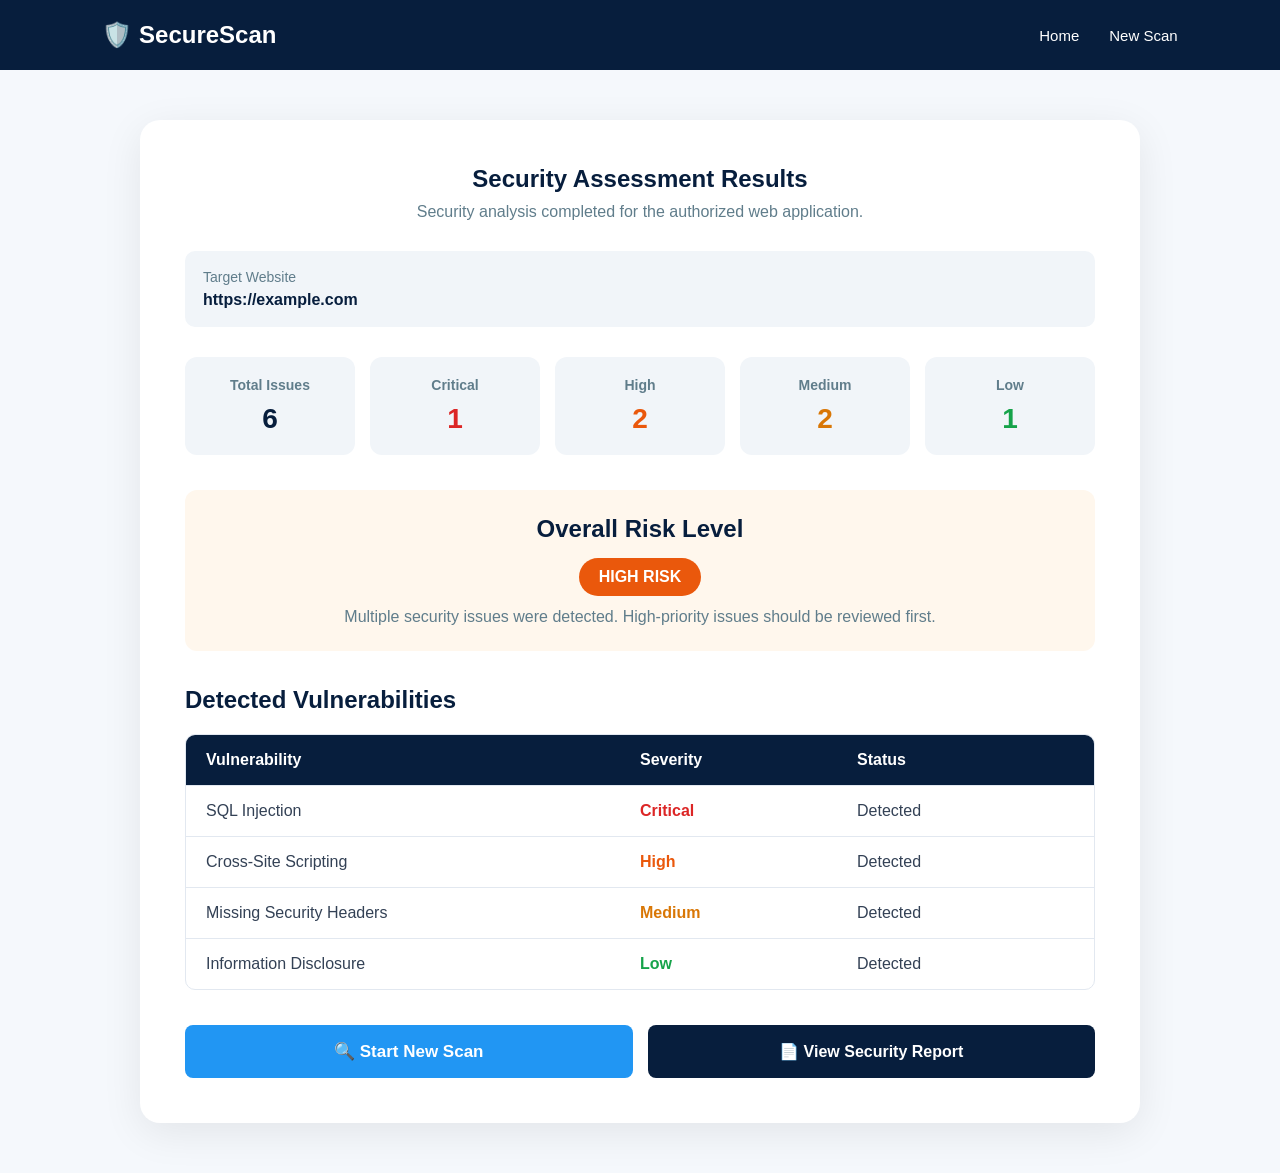
==== results.html @ 054edbb5 "Add frontend" ====
<!DOCTYPE html>
<html lang="en">

<head>
    <meta charset="UTF-8">
    <meta name="viewport" content="width=device-width, initial-scale=1.0">

    <title>Security Scan Results</title>

    <link rel="stylesheet" href="css/style.css">
</head>

<body>

    <!-- Navigation -->

    <nav class="navbar">

        <div class="logo">
            🛡️ SecureScan
        </div>

        <div class="nav-links">
            <a href="index.html">Home</a>
            <a href="scan.html">New Scan</a>
        </div>

    </nav>


    <!-- Results Section -->

    <section class="results-section">

        <div class="results-container">

            <h1>Security Assessment Results</h1>

            <p class="results-subtitle">
                Security analysis completed for the authorized web application.
            </p>


            <!-- Target Website -->

            <div class="result-target">

                <span>Target Website</span>

                <strong id="resultURL">
                    https://example.com
                </strong>

            </div>


            <!-- Summary Cards -->

            <div class="summary-cards">

                <div class="summary-card">
                    <h3>Total Issues</h3>
                    <strong>6</strong>
                </div>

                <div class="summary-card critical">
                    <h3>Critical</h3>
                    <strong>1</strong>
                </div>

                <div class="summary-card high">
                    <h3>High</h3>
                    <strong>2</strong>
                </div>

                <div class="summary-card medium">
                    <h3>Medium</h3>
                    <strong>2</strong>
                </div>

                <div class="summary-card low">
                    <h3>Low</h3>
                    <strong>1</strong>
                </div>

            </div>


            <!-- Risk Level -->

            <div class="overall-risk">

                <h2>Overall Risk Level</h2>

                <div class="risk-badge">
                    HIGH RISK
                </div>

                <p>
                    Multiple security issues were detected.
                    High-priority issues should be reviewed first.
                </p>

            </div>


            <!-- Vulnerability Table -->

            <div class="vulnerability-section">

                <h2>Detected Vulnerabilities</h2>

                <div class="vulnerability-table">

                    <div class="table-header">
                        <span>Vulnerability</span>
                        <span>Severity</span>
                        <span>Status</span>
                    </div>


                    <div class="table-row">

                        <span>SQL Injection</span>

                        <span class="severity critical-text">
                            Critical
                        </span>

                        <span>Detected</span>

                    </div>


                    <div class="table-row">

                        <span>Cross-Site Scripting</span>

                        <span class="severity high-text">
                            High
                        </span>

                        <span>Detected</span>

                    </div>


                    <div class="table-row">

                        <span>Missing Security Headers</span>

                        <span class="severity medium-text">
                            Medium
                        </span>

                        <span>Detected</span>

                    </div>


                    <div class="table-row">

                        <span>Information Disclosure</span>

                        <span class="severity low-text">
                            Low
                        </span>

                        <span>Detected</span>

                    </div>

                </div>

            </div>


            <!-- Buttons -->

            <div class="result-buttons">

                <button
                    class="scan-button"
                    onclick="window.location.href='scan.html'"
                >
                    🔍 Start New Scan
                </button>

                <button
                    class="report-button"
                    onclick="window.location.href='report.html'"
                >
                    📄 View Security Report
                </button>

            </div>

        </div>

    </section>


    <script src="js/script.js"></script>

</body>

</html>
---- css/style.css ----
* {
    margin: 0;
    padding: 0;
    box-sizing: border-box;
}

body {
    font-family: Arial, sans-serif;
    background: #f5f8fc;
    color: #102a43;
}


/* Navigation */

.navbar {
    height: 70px;
    background: #071e3d;

    display: flex;
    align-items: center;
    justify-content: space-between;

    padding: 0 8%;
}

.logo {
    color: white;
    font-size: 24px;
    font-weight: bold;
}

.nav-links {
    display: flex;
    gap: 30px;
}

.nav-links a {
    color: white;
    text-decoration: none;
    font-size: 15px;
}

.nav-links a:hover {
    color: #4cc9f0;
}


/* Hero */

.hero {
    min-height: 600px;

    display: flex;
    align-items: center;
    justify-content: space-between;

    padding: 70px 8%;

    background: linear-gradient(
        135deg,
        #071e3d,
        #123c69
    );

    color: white;
}

.hero-content {
    max-width: 600px;
}

.tagline {
    color: #4cc9f0;
    font-weight: bold;
    letter-spacing: 2px;
    margin-bottom: 20px;
}

.hero h1 {
    font-size: 50px;
    line-height: 1.15;
    margin-bottom: 25px;
}

.hero h1 span {
    color: #4cc9f0;
}

.description {
    font-size: 18px;
    line-height: 1.7;
    color: #d8e5f2;
    margin-bottom: 35px;
}


/* Buttons */

.buttons {
    display: flex;
    gap: 15px;
}

button {
    border: none;
    padding: 15px 25px;

    border-radius: 8px;

    background: #2196f3;
    color: white;

    font-size: 16px;
    font-weight: bold;

    cursor: pointer;
}

button:hover {
    transform: translateY(-2px);
}

.secondary-btn {
    background: transparent;
    border: 1px solid #ffffff;
}


/* Security Card */

.security-card {
    width: 330px;

    padding: 40px 25px;

    text-align: center;

    background: rgba(255, 255, 255, 0.1);

    border: 1px solid rgba(255, 255, 255, 0.2);

    border-radius: 20px;

    backdrop-filter: blur(10px);
}

.shield {
    font-size: 80px;
    margin-bottom: 20px;
}

.security-card h2 {
    margin-bottom: 15px;
}

.security-card p {
    color: #d8e5f2;
    line-height: 1.6;
}

.status {
    margin-top: 25px;

    padding: 10px;

    background: rgba(0, 200, 100, 0.15);

    border-radius: 8px;

    color: #8ff0b0;
}

.status span {
    display: inline-block;

    width: 10px;
    height: 10px;

    background: #35d07f;

    border-radius: 50%;

    margin-right: 8px;
}


/* Features */

.features {
    padding: 70px 8%;
    text-align: center;
}

.features h2 {
    font-size: 32px;
    margin-bottom: 40px;
}

.feature-container {
    display: grid;

    grid-template-columns:
        repeat(4, 1fr);

    gap: 25px;
}

.feature-card {
    background: white;

    padding: 30px 20px;

    border-radius: 15px;

    box-shadow:
        0 5px 20px rgba(0, 0, 0, 0.08);

    transition: 0.3s;
}

.feature-card:hover {
    transform: translateY(-8px);
}

.icon {
    font-size: 40px;
    margin-bottom: 15px;
}

.feature-card h3 {
    margin-bottom: 12px;
}

.feature-card p {
    color: #607d8b;
    line-height: 1.6;
}


/* Footer */

footer {
    background: #071e3d;

    color: #b9c9d8;

    text-align: center;

    padding: 20px;
}


/* Mobile */

@media (max-width: 900px) {

    .hero {
        flex-direction: column;
        gap: 50px;
        text-align: center;
    }

    .buttons {
        justify-content: center;
    }

    .feature-container {
        grid-template-columns: repeat(2, 1fr);
    }
}


@media (max-width: 600px) {

    .nav-links {
        display: none;
    }

    .hero h1 {
        font-size: 36px;
    }

    .security-card {
        width: 100%;
    }

    .feature-container {
        grid-template-columns: 1fr;
    }
}
/* Scan Page */

.scan-section {
    min-height: calc(100vh - 70px);

    display: flex;
    justify-content: center;
    align-items: center;

    background: #f5f8fc;

    padding: 40px 20px;
}

.scan-container {
    width: 600px;

    background: white;

    padding: 50px;

    border-radius: 20px;

    text-align: center;

    box-shadow:
        0 10px 40px rgba(0, 0, 0, 0.1);
}

.scan-icon {
    font-size: 60px;

    margin-bottom: 20px;
}

.scan-container h1 {
    color: #071e3d;

    margin-bottom: 15px;
}

.scan-container > p {
    color: #607d8b;

    line-height: 1.6;

    margin-bottom: 35px;
}


/* URL Input */

.url-box {
    text-align: left;

    margin-bottom: 25px;
}

.url-box label {
    display: block;

    font-weight: bold;

    margin-bottom: 10px;

    color: #102a43;
}

.url-box input {
    width: 100%;

    padding: 15px;

    border: 2px solid #d9e2ec;

    border-radius: 8px;

    font-size: 16px;

    outline: none;
}

.url-box input:focus {
    border-color: #2196f3;
}


/* Scan Button */

.scan-button {
    width: 100%;

    padding: 16px;

    background: #2196f3;

    color: white;

    border: none;

    border-radius: 8px;

    font-size: 17px;

    font-weight: bold;

    cursor: pointer;
}

.scan-button:hover {
    background: #1976d2;
}


/* Permission Notice */

.notice {
    margin-top: 25px;

    padding: 15px;

    background: #fff8e1;

    color: #795548;

    border-radius: 8px;

    font-size: 14px;

    line-height: 1.5;
}
/* Scanning Page */

.scanning-section {
    min-height: calc(100vh - 70px);

    display: flex;
    justify-content: center;
    align-items: center;

    background: #f5f8fc;

    padding: 40px 20px;
}

.scanning-container {
    width: 650px;

    background: white;

    padding: 50px;

    border-radius: 20px;

    text-align: center;

    box-shadow:
        0 10px 40px rgba(0, 0, 0, 0.1);
}

.loading-icon {
    font-size: 65px;

    margin-bottom: 20px;
}

.scanning-container h1 {
    color: #071e3d;

    margin-bottom: 15px;
}

.scan-message {
    color: #607d8b;

    line-height: 1.6;

    margin-bottom: 30px;
}


/* Target */

.target-box {
    background: #f1f5f9;

    padding: 18px;

    border-radius: 10px;

    margin-bottom: 30px;
}

.target-box span {
    display: block;

    color: #607d8b;

    font-size: 14px;

    margin-bottom: 7px;
}

.target-box strong {
    color: #071e3d;

    word-break: break-all;
}


/* Progress */

.progress-area {
    text-align: left;

    margin-bottom: 35px;
}

.progress-info {
    display: flex;

    justify-content: space-between;

    margin-bottom: 10px;

    font-weight: bold;

    color: #102a43;
}

.progress-bar {
    width: 100%;

    height: 12px;

    background: #e2e8f0;

    border-radius: 20px;

    overflow: hidden;
}

.progress-fill {
    width: 0%;

    height: 100%;

    background: #2196f3;

    border-radius: 20px;

    transition: width 0.5s ease;
}


/* Scan Steps */

.scan-steps {
    text-align: left;
}

.scan-step {
    display: flex;

    align-items: center;

    gap: 12px;

    padding: 12px;

    color: #94a3b8;

    border-bottom: 1px solid #edf2f7;
}

.scan-step span {
    font-weight: bold;

    font-size: 18px;
}

.scan-step.active {
    color: #102a43;
}

.scan-step.active span {
    color: #22c55e;
}
/* Results Page */

.results-section {
    min-height: calc(100vh - 70px);

    background: #f5f8fc;

    padding: 50px 20px;
}

.results-container {
    max-width: 1000px;

    margin: auto;

    background: white;

    padding: 45px;

    border-radius: 20px;

    box-shadow: 0 10px 40px rgba(0, 0, 0, 0.08);
}

.results-container h1 {
    text-align: center;

    color: #071e3d;

    margin-bottom: 10px;
}

.results-subtitle {
    text-align: center;

    color: #607d8b;

    margin-bottom: 30px;
}


/* Target */

.result-target {
    background: #f1f5f9;

    padding: 18px;

    border-radius: 10px;

    margin-bottom: 30px;
}

.result-target span {
    display: block;

    color: #607d8b;

    font-size: 14px;

    margin-bottom: 6px;
}

.result-target strong {
    color: #071e3d;

    word-break: break-all;
}


/* Summary Cards */

.summary-cards {
    display: grid;

    grid-template-columns: repeat(5, 1fr);

    gap: 15px;

    margin-bottom: 35px;
}

.summary-card {
    padding: 20px;

    text-align: center;

    background: #f1f5f9;

    border-radius: 12px;
}

.summary-card h3 {
    font-size: 14px;

    color: #607d8b;

    margin-bottom: 10px;
}

.summary-card strong {
    font-size: 28px;

    color: #071e3d;
}

.summary-card.critical strong {
    color: #dc2626;
}

.summary-card.high strong {
    color: #ea580c;
}

.summary-card.medium strong {
    color: #d97706;
}

.summary-card.low strong {
    color: #16a34a;
}


/* Overall Risk */

.overall-risk {
    text-align: center;

    background: #fff7ed;

    padding: 25px;

    border-radius: 12px;

    margin-bottom: 35px;
}

.overall-risk h2 {
    color: #071e3d;

    margin-bottom: 15px;
}

.risk-badge {
    display: inline-block;

    padding: 10px 20px;

    background: #ea580c;

    color: white;

    border-radius: 20px;

    font-weight: bold;

    margin-bottom: 12px;
}

.overall-risk p {
    color: #607d8b;
}


/* Vulnerability Table */

.vulnerability-section h2 {
    color: #071e3d;

    margin-bottom: 20px;
}

.vulnerability-table {
    border: 1px solid #e2e8f0;

    border-radius: 10px;

    overflow: hidden;
}

.table-header,
.table-row {
    display: grid;

    grid-template-columns: 2fr 1fr 1fr;

    padding: 16px 20px;
}

.table-header {
    background: #071e3d;

    color: white;

    font-weight: bold;
}

.table-row {
    border-top: 1px solid #e2e8f0;

    color: #334155;
}

.critical-text {
    color: #dc2626;

    font-weight: bold;
}

.high-text {
    color: #ea580c;

    font-weight: bold;
}

.medium-text {
    color: #d97706;

    font-weight: bold;
}

.low-text {
    color: #16a34a;

    font-weight: bold;
}


/* Buttons */

.result-buttons {
    display: flex;

    gap: 15px;

    margin-top: 35px;
}

.result-buttons button {
    flex: 1;
}

.report-button {
    padding: 16px;

    background: #071e3d;

    color: white;

    border: none;

    border-radius: 8px;

    font-size: 16px;

    font-weight: bold;

    cursor: pointer;
}

.report-button:hover {
    background: #102a43;
}


/* Mobile */

@media (max-width: 700px) {

    .summary-cards {
        grid-template-columns: repeat(2, 1fr);
    }

    .results-container {
        padding: 25px;
    }

    .table-header,
    .table-row {
        grid-template-columns: 1.5fr 1fr 1fr;

        font-size: 14px;
    }

    .result-buttons {
        flex-direction: column;
    }
}
/* Report Page */

.report-section {
    min-height: calc(100vh - 70px);

    background: #f5f8fc;

    padding: 50px 20px;
}

.report-container {
    max-width: 900px;

    margin: auto;

    background: white;

    padding: 45px;

    border-radius: 20px;

    box-shadow: 0 10px 40px rgba(0, 0, 0, 0.08);
}


/* Report Header */

.report-header {
    text-align: center;

    padding-bottom: 30px;

    border-bottom: 2px solid #e2e8f0;

    margin-bottom: 30px;
}

.report-icon {
    font-size: 55px;

    margin-bottom: 10px;
}

.report-header h1 {
    color: #071e3d;

    margin-bottom: 10px;
}

.report-header p {
    color: #607d8b;
}


/* Report Box */

.report-box {
    padding: 25px;

    border: 1px solid #e2e8f0;

    border-radius: 12px;

    margin-bottom: 25px;
}

.report-box h2 {
    color: #071e3d;

    margin-bottom: 20px;
}

.report-box p {
    color: #475569;

    line-height: 1.7;

    margin-bottom: 12px;
}


/* Target Information */

.report-info {
    display: grid;

    grid-template-columns: 2fr 1fr;

    gap: 20px;
}

.report-info span {
    display: block;

    color: #64748b;

    font-size: 14px;

    margin-bottom: 7px;
}

.report-info strong {
    color: #071e3d;

    word-break: break-word;
}

.completed {
    color: #16a34a !important;
}


/* Risk Summary */

.risk-summary {
    display: grid;

    grid-template-columns: repeat(4, 1fr);

    gap: 15px;
}

.risk-summary div {
    text-align: center;

    background: #f8fafc;

    padding: 20px;

    border-radius: 10px;
}

.risk-summary strong {
    display: block;

    font-size: 28px;

    margin-bottom: 8px;
}

.risk-summary span {
    color: #64748b;

    font-size: 14px;
}


/* Findings */

.finding {
    padding: 20px;

    background: #f8fafc;

    border-left: 4px solid #2196f3;

    border-radius: 8px;

    margin-bottom: 18px;
}

.finding h3 {
    color: #102a43;

    margin-bottom: 12px;
}

.finding p {
    margin-bottom: 8px;
}


/* Recommendations */

.recommendations {
    padding-left: 25px;
}

.recommendations li {
    color: #475569;

    margin-bottom: 12px;

    line-height: 1.5;
}


/* Footer */

.report-footer {
    text-align: center;

    padding: 25px;

    color: #64748b;

    border-top: 1px solid #e2e8f0;

    margin-top: 30px;
}

.report-footer p {
    margin: 5px;
}


/* Buttons */

.report-buttons {
    display: flex;

    gap: 15px;

    margin-top: 25px;
}

.report-buttons button {
    flex: 1;
}


/* Mobile */

@media (max-width: 700px) {

    .report-container {
        padding: 25px;
    }

    .report-info {
        grid-template-columns: 1fr;
    }

    .risk-summary {
        grid-template-columns: repeat(2, 1fr);
    }

    .report-buttons {
        flex-direction: column;
    }
}


/* Print */

@media print {

    .navbar,
    .report-buttons {
        display: none;
    }

    .report-section {
        padding: 0;

        background: white;
    }

    .report-container {
        box-shadow: none;

        max-width: 100%;
    }

}
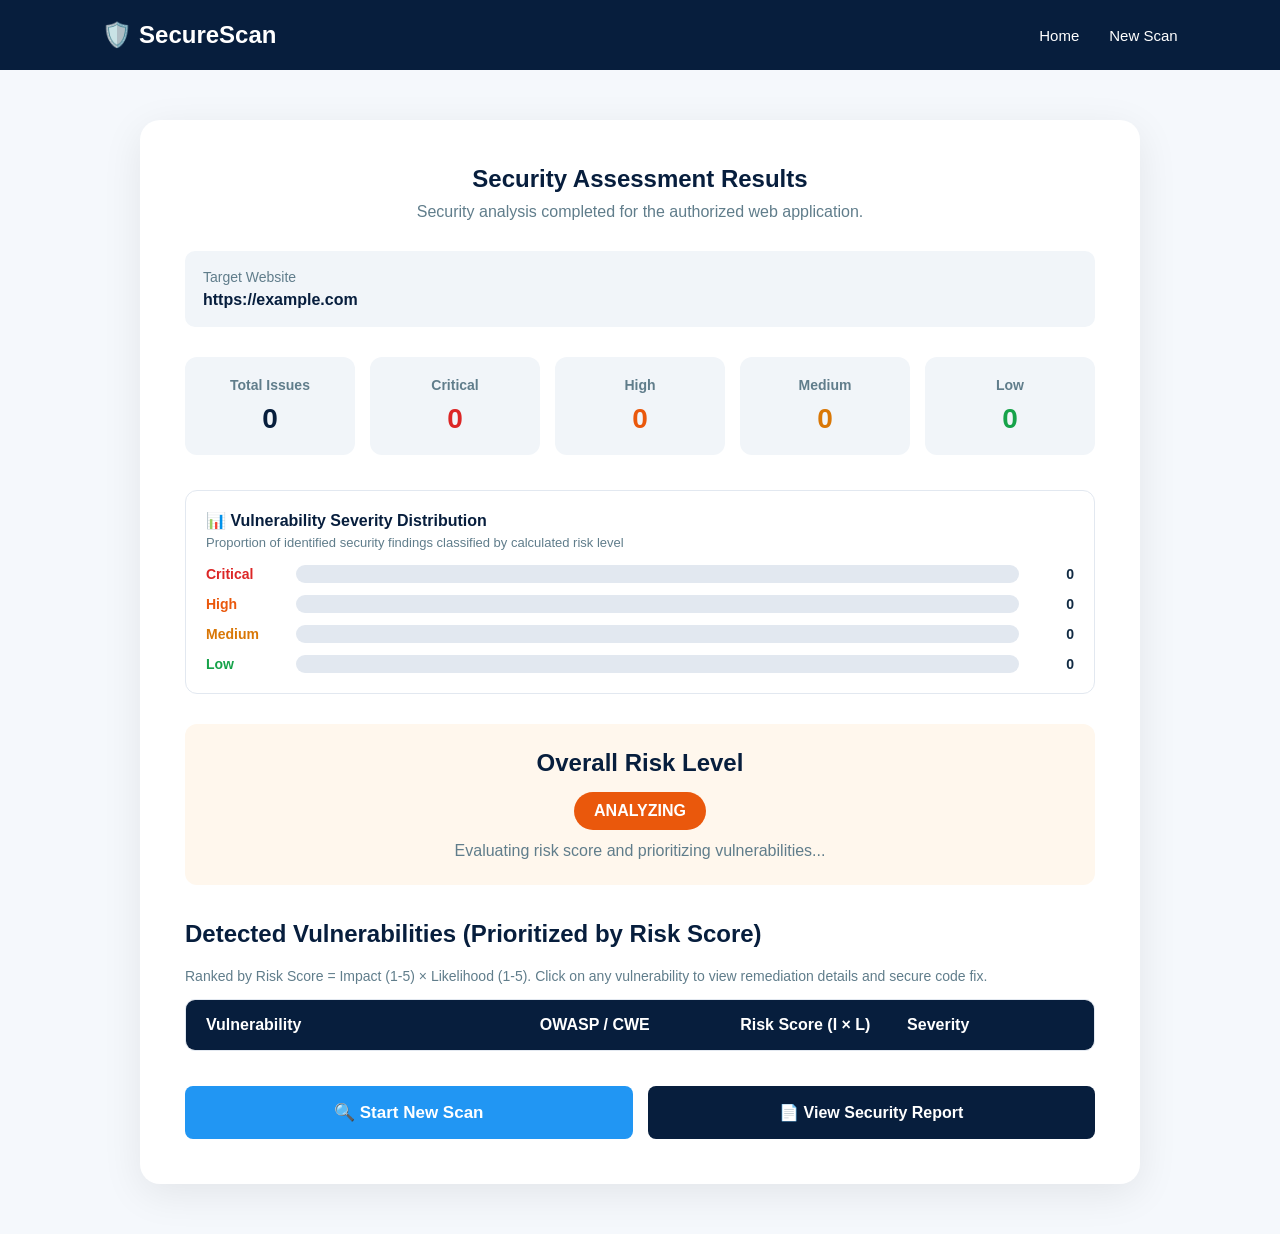
==== commit dd7483b0: "Add Flashbackend" ====
--- a/results.html
+++ b/results.html
@@ -8,6 +8,100 @@
     <title>Security Scan Results</title>
 
     <link rel="stylesheet" href="css/style.css">
+    <style>
+        .table-row-clickable {
+            cursor: pointer;
+            transition: background 0.2s;
+        }
+        .table-row-clickable:hover {
+            background: #eef4fb;
+        }
+        .chart-container {
+            background: #ffffff;
+            border: 1px solid #e2e8f0;
+            border-radius: 12px;
+            padding: 20px;
+            margin-bottom: 30px;
+        }
+        .chart-bars {
+            display: flex;
+            flex-direction: column;
+            gap: 12px;
+            margin-top: 15px;
+        }
+        .bar-row {
+            display: flex;
+            align-items: center;
+            gap: 15px;
+            font-size: 14px;
+        }
+        .bar-label {
+            width: 75px;
+            font-weight: bold;
+        }
+        .bar-track {
+            flex: 1;
+            background: #e2e8f0;
+            height: 18px;
+            border-radius: 9px;
+            overflow: hidden;
+        }
+        .bar-fill {
+            height: 100%;
+            border-radius: 9px;
+            transition: width 0.8s ease;
+        }
+        .bar-count {
+            width: 40px;
+            font-weight: bold;
+            text-align: right;
+        }
+        .detail-modal {
+            display: none;
+            position: fixed;
+            top: 0;
+            left: 0;
+            width: 100%;
+            height: 100%;
+            background: rgba(7, 30, 61, 0.7);
+            z-index: 1000;
+            justify-content: center;
+            align-items: center;
+            padding: 20px;
+        }
+        .detail-modal.active {
+            display: flex;
+        }
+        .modal-card {
+            background: #ffffff;
+            border-radius: 16px;
+            max-width: 750px;
+            width: 100%;
+            max-height: 85vh;
+            overflow-y: auto;
+            padding: 30px;
+            box-shadow: 0 10px 40px rgba(0,0,0,0.3);
+            position: relative;
+        }
+        .modal-close {
+            position: absolute;
+            top: 15px;
+            right: 20px;
+            font-size: 24px;
+            cursor: pointer;
+            color: #64748b;
+        }
+        .code-container {
+            background: #071e3d;
+            color: #f8fafc;
+            padding: 16px;
+            border-radius: 8px;
+            font-family: Consolas, Monaco, monospace;
+            font-size: 13px;
+            overflow-x: auto;
+            margin-top: 10px;
+        }
+    </style>
 </head>
 
 <body>
@@ -60,45 +154,73 @@
 
                 <div class="summary-card">
                     <h3>Total Issues</h3>
-                    <strong>6</strong>
+                    <strong id="totalCount">0</strong>
                 </div>
 
                 <div class="summary-card critical">
                     <h3>Critical</h3>
-                    <strong>1</strong>
+                    <strong id="critCount">0</strong>
                 </div>
 
                 <div class="summary-card high">
                     <h3>High</h3>
-                    <strong>2</strong>
+                    <strong id="highCount">0</strong>
                 </div>
 
                 <div class="summary-card medium">
                     <h3>Medium</h3>
-                    <strong>2</strong>
+                    <strong id="medCount">0</strong>
                 </div>
 
                 <div class="summary-card low">
                     <h3>Low</h3>
-                    <strong>1</strong>
-                </div>
-
-            </div>
-
-
-            <!-- Risk Level -->
-
-            <div class="overall-risk">
+                    <strong id="lowCount">0</strong>
+                </div>
+
+            </div>
+
+
+            <!-- Visual Severity Distribution Chart -->
+            <div class="chart-container">
+                <h3 style="color: #071e3d; font-size: 16px; margin-bottom: 5px;">📊 Vulnerability Severity Distribution</h3>
+                <p style="color: #607d8b; font-size: 13px;">Proportion of identified security findings classified by calculated risk level</p>
+                <div class="chart-bars" id="severityChart">
+                    <div class="bar-row">
+                        <span class="bar-label critical-text">Critical</span>
+                        <div class="bar-track"><div class="bar-fill" id="barCritical" style="width: 0%; background: #dc2626;"></div></div>
+                        <span class="bar-count" id="countCritical">0</span>
+                    </div>
+                    <div class="bar-row">
+                        <span class="bar-label high-text">High</span>
+                        <div class="bar-track"><div class="bar-fill" id="barHigh" style="width: 0%; background: #ea580c;"></div></div>
+                        <span class="bar-count" id="countHigh">0</span>
+                    </div>
+                    <div class="bar-row">
+                        <span class="bar-label medium-text">Medium</span>
+                        <div class="bar-track"><div class="bar-fill" id="barMedium" style="width: 0%; background: #d97706;"></div></div>
+                        <span class="bar-count" id="countMedium">0</span>
+                    </div>
+                    <div class="bar-row">
+                        <span class="bar-label low-text">Low</span>
+                        <div class="bar-track"><div class="bar-fill" id="barLow" style="width: 0%; background: #16a34a;"></div></div>
+                        <span class="bar-count" id="countLow">0</span>
+                    </div>
+                </div>
+            </div>
+
+
+            <!-- Overall Risk Level -->
+
+            <div class="overall-risk" id="overallRiskBox">
 
                 <h2>Overall Risk Level</h2>
 
-                <div class="risk-badge">
-                    HIGH RISK
-                </div>
-
-                <p>
-                    Multiple security issues were detected.
-                    High-priority issues should be reviewed first.
+                <div class="risk-badge" id="riskBadge">
+                    ANALYZING
+                </div>
+
+                <p id="riskDescription">
+                    Evaluating risk score and prioritizing vulnerabilities...
                 </p>
 
             </div>
@@ -108,70 +230,58 @@
 
             <div class="vulnerability-section">
 
-                <h2>Detected Vulnerabilities</h2>
+                <h2>Detected Vulnerabilities (Prioritized by Risk Score)</h2>
+                <p style="color: #607d8b; font-size: 14px; margin-bottom: 15px;">
+                    Ranked by Risk Score = Impact (1-5) &times; Likelihood (1-5). Click on any vulnerability to view remediation details and secure code fix.
+                </p>
 
                 <div class="vulnerability-table">
 
-                    <div class="table-header">
+                    <div class="table-header" style="grid-template-columns: 2fr 1.2fr 1fr 1fr;">
                         <span>Vulnerability</span>
+                        <span>OWASP / CWE</span>
+                        <span>Risk Score (I &times; L)</span>
                         <span>Severity</span>
-                        <span>Status</span>
-                    </div>
-
-
-                    <div class="table-row">
-
-                        <span>SQL Injection</span>
-
-                        <span class="severity critical-text">
-                            Critical
-                        </span>
-
-                        <span>Detected</span>
-
-                    </div>
-
-
-                    <div class="table-row">
-
-                        <span>Cross-Site Scripting</span>
-
-                        <span class="severity high-text">
-                            High
-                        </span>
-
-                        <span>Detected</span>
-
-                    </div>
-
-
-                    <div class="table-row">
-
-                        <span>Missing Security Headers</span>
-
-                        <span class="severity medium-text">
-                            Medium
-                        </span>
-
-                        <span>Detected</span>
-
-                    </div>
-
-
-                    <div class="table-row">
-
-                        <span>Information Disclosure</span>
-
-                        <span class="severity low-text">
-                            Low
-                        </span>
-
-                        <span>Detected</span>
-
-                    </div>
-
-                </div>
-
+                    </div>
+
+                    <div id="vulnerabilityRows">
+                        <!-- Populated dynamically by script.js -->
+                    </div>
+
+                </div>
+
+            </div>
+
+
+            <!-- Remediation Details Modal -->
+            <div class="detail-modal" id="remediationModal" onclick="if(event.target === this) closeRemediationModal();">
+                <div class="modal-card">
+                    <span class="modal-close" onclick="closeRemediationModal()">&times;</span>
+                    <h2 id="modalTitle" style="color: #071e3d; margin-bottom: 10px;">Vulnerability Details</h2>
+                    <div style="display: flex; gap: 10px; margin-bottom: 15px;">
+                        <span id="modalSeverityBadge" class="risk-badge" style="padding: 5px 12px; font-size: 13px;">Severity</span>
+                        <span id="modalRiskScore" style="padding: 5px 12px; background: #f1f5f9; border-radius: 20px; font-weight: bold; font-size: 13px; color: #071e3d;">Risk: 0/25</span>
+                    </div>
+
+                    <p style="font-size: 14px; color: #64748b; margin-bottom: 8px;">
+                        <strong>OWASP:</strong> <span id="modalOWASP">-</span> | <strong>CWE:</strong> <span id="modalCWE">-</span>
+                    </p>
+                    <p style="font-size: 14px; color: #64748b; margin-bottom: 15px;">
+                        <strong>Endpoint:</strong> <code id="modalEndpoint" style="background: #f1f5f9; padding: 2px 6px; border-radius: 4px;">-</code>
+                    </p>
+
+                    <h3 style="color: #071e3d; margin-top: 15px; margin-bottom: 5px; font-size: 16px;">📖 Explanation</h3>
+                    <p id="modalExplanation" style="color: #334155; line-height: 1.6; font-size: 14px; margin-bottom: 15px;">-</p>
+
+                    <h3 style="color: #071e3d; margin-top: 15px; margin-bottom: 5px; font-size: 16px;">⚠️ Security Impact</h3>
+                    <p id="modalImpact" style="color: #334155; line-height: 1.6; font-size: 14px; margin-bottom: 15px;">-</p>
+
+                    <h3 style="color: #071e3d; margin-top: 15px; margin-bottom: 5px; font-size: 16px;">🛡️ Defensive Fix</h3>
+                    <div id="modalFix" style="white-space: pre-line; background: #f8fafc; border-left: 4px solid #2196f3; padding: 12px; border-radius: 6px; font-size: 14px; color: #334155; margin-bottom: 15px;">-</div>
+
+                    <h3 style="color: #071e3d; margin-top: 15px; margin-bottom: 5px; font-size: 16px;">💻 Secure Code Implementation Example</h3>
+                    <pre class="code-container"><code id="modalCode">-</code></pre>
+                </div>
             </div>
 
 
@@ -188,7 +298,7 @@
 
                 <button
                     class="report-button"
-                    onclick="window.location.href='report.html'"
+                    onclick="goToReport()"
                 >
                     📄 View Security Report
                 </button>
@@ -204,4 +314,4 @@
 
 </body>
 
-</html>+</html>
